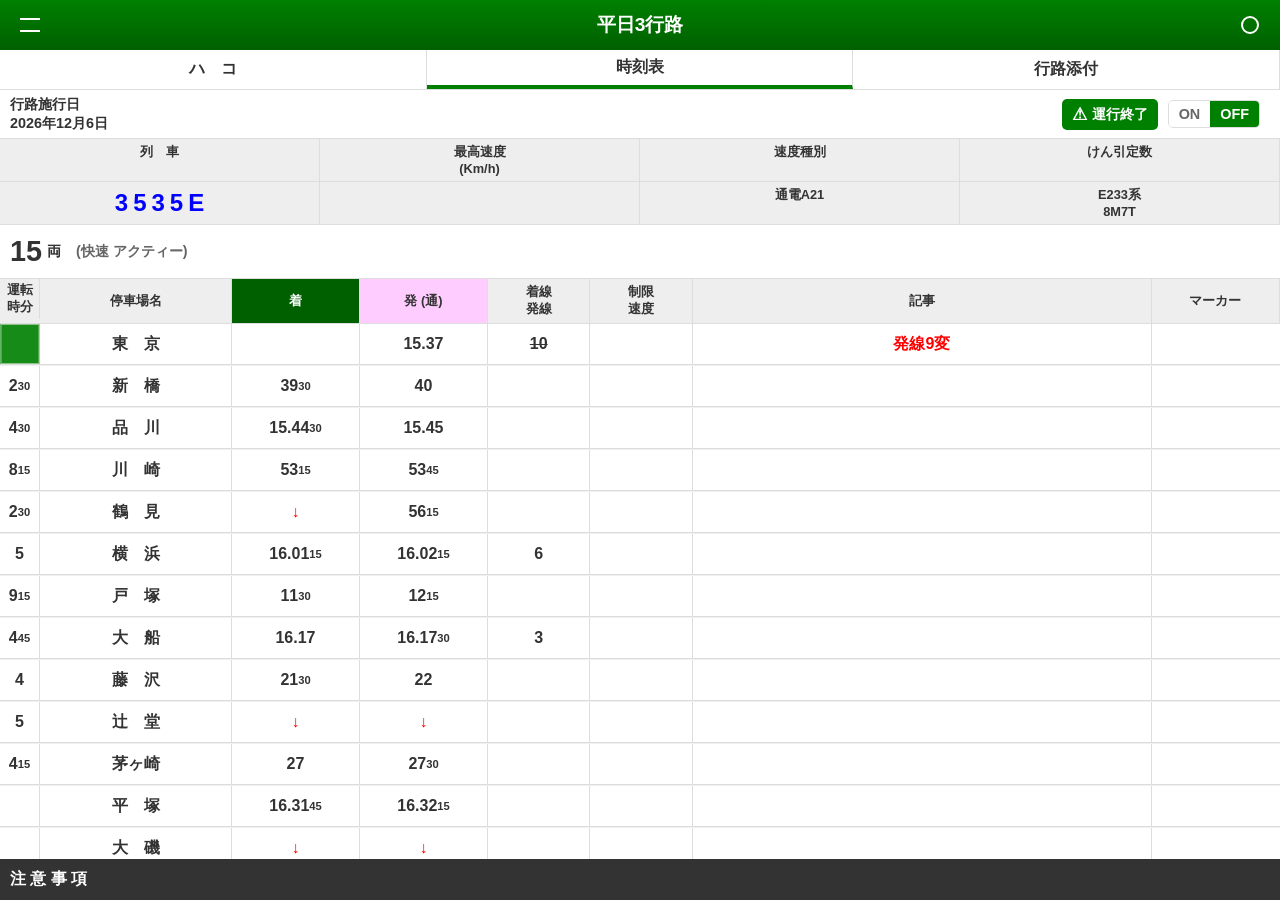
==== index.html @ 5f261838 "first commit" ====
<!DOCTYPE html>
<html lang="ja">
<head>
    <meta charset="UTF-8">
    <meta name="viewport" content="width=device-width, initial-scale=1.0">
    <title>JR東日本 運転士用時刻表</title>
    <link rel="stylesheet" href="styles.css">
</head>
<body>
    <div class="app-container">
        <!-- ヘッダー部分 -->
        <header>
            <div class="menu-button">
                <div class="hamburger-menu"></div>
            </div>
            <h1>平日3行路</h1>
            <div class="dark-mode-toggle">
                <div class="moon-icon"></div>
            </div>
        </header>

        <!-- メニュー部分 -->
        <nav class="main-nav">
            <ul>
                <li class="nav-item">ハ　コ</li>
                <li class="nav-item active">時刻表</li>
                <li class="nav-item">行路添付</li>
            </ul>
        </nav>

        <!-- 路線情報部分 -->
        <div class="route-info">
            <div class="date-info">
                <div>行路施行日</div>
                <div class="current-date">2024年8月10日</div>
            </div>
            <div class="operation-status">
                <div class="status-icon operation-ended">運行終了</div>
                <div class="location-toggle">
                    <span class="on-label">ON</span>
                    <span class="off-label active">OFF</span>
                </div>
                <div class="dropdown-arrow"></div>
            </div>
        </div>

        <!-- 列車情報ヘッダー -->
        <div class="train-info-header">
            <div class="column train-number">列　車</div>
            <div class="column max-speed">最高速度<br>(Km/h)</div>
            <div class="column speed-type">速度種別</div>
            <div class="column train-cars">けん引定数</div>
        </div>

        <!-- 列車情報値 -->
        <div class="train-info-values">
            <div class="column train-number">
                <span class="number blue">3</span>
                <span class="number blue">5</span>
                <span class="number blue">3</span>
                <span class="number blue">5</span>
                <span class="letter blue">E</span>
            </div>
            <div class="column max-speed">
                <div></div>
            </div>
            <div class="column speed-type">
                <div>通電A21</div>
            </div>
            <div class="column train-cars">
                <div>E233系</div>
                <div>8M7T</div>
            </div>
        </div>

        <div class="train-cars-count">
            <div class="count">15</div>
            <div class="unit">両</div>
            <div class="note">(快速 アクティー)</div>
            <div class="additional-info"></div>
        </div>

        <!-- 時刻表ヘッダー -->
        <div class="timetable-header">
            <div class="column operation-time">運転<br>時分</div>
            <div class="column station-name">停車場名</div>
            <div class="column arrival">着</div>
            <div class="column departure">発 (通)</div>
            <div class="column track-info">着線<br>発線</div>
            <div class="column speed-limit">制限<br>速度</div>
            <div class="column remarks">記事</div>
            <div class="column marker">マーカー</div>
        </div>

        <!-- 時刻表本体 -->
        <div class="timetable-container">
            <div class="station-row current" data-station-id="1">
                <div class="column operation-time"></div>
                <div class="column station-name">東　京</div>
                <div class="column arrival"></div>
                <div class="column departure">15.37</div>
                <div class="column track-info"><s>10</s></div>
                <div class="column speed-limit"></div>
                <div class="column remarks" id="red">発線9変</div>
                <div class="column marker"></div>
                <div class="current-location"></div>
            </div>

            <div class="station-row" data-station-id="2">
                <div class="column operation-time">2<sub>30</sub></div>
                <div class="column station-name">新　橋</div>
                <div class="column arrival">39<sub>30</sub></div>
                <div class="column departure">40</div>
                <div class="column track-info"></div>
                <div class="column speed-limit"></div>
                <div class="column remarks"></div>
                <div class="column marker"></div>
            </div>

            <div class="station-row" data-station-id="3">
                <div class="column operation-time">4<sub>30</sub></div>
                <div class="column station-name">品　川</div>
                <div class="column arrival">15.44<sub>30</sub></div>
                <div class="column departure">15.45</div>
                <div class="column track-info"></div>
                <div class="column speed-limit"></div>
                <div class="column remarks"></div>
                <div class="column marker"></div>
            </div>

            <div class="station-row" data-station-id="4">
                <div class="column operation-time">8<sub>15</sub></div>
                <div class="column station-name">川　崎</div>
                <div class="column arrival">53<sub>15</sub></div>
                <div class="column departure">53<sub>45</sub></div>
                <div class="column track-info"></div>
                <div class="column speed-limit"></div>
                <div class="column remarks"></div>
                <div class="column marker"></div>
            </div>

            <div class="station-row" data-station-id="5">
                <div class="column operation-time">2<sub>30</sub></div>
                <div class="column station-name">鶴　見</div>
                <div class="column arrival" id="tuu">↓</div>
                <div class="column departure">56<sub>15</sub></div>
                <div class="column track-info"></div>
                <div class="column speed-limit"></div>
                <div class="column remarks"></div>
                <div class="column marker"></div>
            </div>

            <div class="station-row" data-station-id="6">
                <div class="column operation-time">5</div>
                <div class="column station-name">横　浜</div>
                <div class="column arrival">16.01<sub>15</sub></div>
                <div class="column departure">16.02<sub>15</sub></div>
                <div class="column track-info">6</div>
                <div class="column speed-limit"></div>
                <div class="column remarks"></div>
                <div class="column marker"></div>
            </div>

            <div class="station-row" data-station-id="7">
                <div class="column operation-time">9<sub>15</sub></div>
                <div class="column station-name">戸　塚</div>
                <div class="column arrival">11<sub>30</sub></div>
                <div class="column departure">12<sub>15</sub></div>
                <div class="column track-info"></div>
                <div class="column speed-limit"></div>
                <div class="column remarks"></div>
                <div class="column marker"></div>
            </div>

            <div class="station-row" data-station-id="8">
                <div class="column operation-time">4<sub>45</sub></div>
                <div class="column station-name">大　船</div>
                <div class="column arrival">16.17</div>
                <div class="column departure">16.17<sub>30</sub></div>
                <div class="column track-info">3</div>
                <div class="column speed-limit"></div>
                <div class="column remarks"></div>
                <div class="column marker"></div>
            </div>

            <div class="station-row" data-station-id="9">
                <div class="column operation-time">4</div>
                <div class="column station-name">藤　沢</div>
                <div class="column arrival">21<sub>30</sub></div>
                <div class="column departure">22</div>
                <div class="column track-info"></div>
                <div class="column speed-limit"></div>
                <div class="column remarks"></div>
                <div class="column marker"></div>
            </div>

            <div class="station-row" data-station-id="10">
                <div class="column operation-time">5</div>
                <div class="column station-name">辻　堂</div>
                <div class="column arrival"  id="tuu2">↓</div>
                <div class="column departure" id="tuu3">↓</div>
                <div class="column track-info"></div>
                <div class="column speed-limit"></div>
                <div class="column remarks"></div>
                <div class="column marker"></div>
            </div>

            <div class="station-row" data-station-id="11">
                <div class="column operation-time">4<sub>15</sub></div>
                <div class="column station-name">茅ヶ崎</div>
                <div class="column arrival">27</div>
                <div class="column departure">27<sub>30</sub></div>
                <div class="column track-info"></div>
                <div class="column speed-limit"></div>
                <div class="column remarks"></div>
                <div class="column marker"></div>
            </div>

            <div class="station-row" data-station-id="12">
                <div class="column operation-time"></div>
                <div class="column station-name">平　塚</div>
                <div class="column arrival">16.31<sub>45</sub></div>
                <div class="column departure">16.32<sub>15</sub></div>
                <div class="column track-info"></div>
                <div class="column speed-limit"></div>
                <div class="column remarks"></div>
                <div class="column marker"></div>
            </div>

            <div class="station-row" data-station-id="13">
                <div class="column operation-time"></div>
                <div class="column station-name">大　磯</div>
                <div class="column arrival" id="tuu4">↓</div>
                <div class="column departure" id="tuu5">↓</div>
                <div class="column track-info"></div>
                <div class="column speed-limit"></div>
                <div class="column remarks"></div>
                <div class="column marker"></div>
            </div>

            <div class="station-row" data-station-id="14">
                <div class="column operation-time">8<sub>45</sub></div>
                <div class="column station-name">二　宮</div>
                <div class="column arrival" id="tuu6">↓</div>
                <div class="column departure" id="tuu7">↓</div>
                <div class="column track-info"></div>
                <div class="column speed-limit"></div>
                <div class="column remarks"></div>
                <div class="column marker"></div>
            </div>

            <div class="station-row" data-station-id="15">
                <div class="column operation-time"></div>
                <div class="column station-name">国府津</div>
                <div class="column arrival">16.41</div>
                <div class="column departure">16.42</div>
                <div class="column track-info">1</div>
                <div class="column speed-limit"></div>
                <div class="column remarks"></div>
                <div class="column marker"></div>
            </div>

            <div class="station-row" data-station-id="16">
                <div class="column operation-time">5</div>
                <div class="column station-name">鴨　宮</div>
                <div class="column arrival"  id="tuu8">↓</div>
                <div class="column departure" id="tuu9">↓</div>
                <div class="column track-info"></div>
                <div class="column speed-limit"></div>
                <div class="column remarks"></div>
                <div class="column marker"></div>
            </div>

            <div class="station-row" data-station-id="17">
                <div class="column operation-time">2<sub>15</sub></div>
                <div class="column station-name">小田原</div>
                <div class="column arrival">16.47</div>
                <div class="column departure">16.48</div>
                <div class="column track-info"></div>
                <div class="column speed-limit"></div>
                <div class="column remarks"></div>
                <div class="column marker"></div>
            </div>

            <div class="station-row" data-station-id="18">
                <div class="column operation-time">4<sub>15</sub></div>
                <div class="column station-name">早　川</div>
                <div class="column arrival">50<sub>15</sub></div>
                <div class="column departure">50<sub>45</sub></div>
                <div class="column track-info"></div>
                <div class="column speed-limit"></div>
                <div class="column remarks"></div>
                <div class="column marker"></div>
            </div>

            <div class="station-row" data-station-id="19">
                <div class="column operation-time">4<sub>45</sub></div>
                <div class="column station-name">根府川</div>
                <div class="column arrival">55</div>
                <div class="column departure">55<sub>30</sub></div>
                <div class="column track-info"></div>
                <div class="column speed-limit"></div>
                <div class="column remarks"></div>
                <div class="column marker"></div>
            </div>

            <div class="station-row" data-station-id="20">
                <div class="column operation-time">3<sub>15</sub></div>
                <div class="column station-name">真　鶴</div>
                <div class="column arrival">17.00<sub>15</sub></div>
                <div class="column departure">00<sub>45</sub></div>
                <div class="column track-info"></div>
                <div class="column speed-limit"></div>
                <div class="column remarks"></div>
                <div class="column marker"></div>
            </div>

            <div class="station-row" data-station-id="21">
                <div class="column operation-time">6<sub>30</sub></div>
                <div class="column station-name">湯河原</div>
                <div class="column arrival">04</div>
                <div class="column departure">04<sub>30</sub></div>
                <div class="column track-info"></div>
                <div class="column speed-limit"></div>
                <div class="column remarks"></div>
                <div class="column marker"></div>
            </div>

            <div class="station-row" data-station-id="22">
                <div class="column operation-time"></div>
                <div class="column station-name">熱　海</div>
                <div class="column arrival">17.11</div>
                <div class="column departure">====</div>
                <div class="column track-info"></div>
                <div class="column speed-limit"></div>
                <div class="column remarks">下本</div>
                <div class="column marker"></div>
            </div>
        </div>

        <!-- 現在位置表示用のオーバーレイ -->
        <div class="current-location-overlay"></div>

        <!-- 注意事項フッター -->
        <footer>
            <div class="notice-header">注 意 事 項</div>
        </footer>
    </div>
    <script src="script.js"></script>
</body>
</html>
---- styles.css ----
/* 全体のリセットとベーススタイル */
* {
    margin: 0;
    padding: 0;
    box-sizing: border-box;
    font-family: sans-serif;
}

div {
    font-weight: bold;
}
body {
    background-color: #f0f0f0;
    color: #333;
}

#red {
    color: red;
}

#tuu,#tuu2,#tuu3,#tuu4,#tuu5,#tuu6,#tuu7,#tuu8,#tuu9 {
    color: red
}
.app-container {
    max-width: 100%;
    height: 100vh;
    margin: 0 auto;
    display: flex;
    flex-direction: column;
    position: relative;
}

/* ヘッダースタイル */
header {
    display: flex;
    justify-content: space-between;
    align-items: center;
    background: linear-gradient(to bottom, #008000, #006000);
    color: white;
    padding: 10px 15px;
    height: 50px;
}

header h1 {
    font-size: 1.2rem;
    text-align: center;
    flex-grow: 1;
}

.menu-button, .dark-mode-toggle {
    width: 30px;
    height: 30px;
    display: flex;
    justify-content: center;
    align-items: center;
}

.hamburger-menu {
    width: 20px;
    height: 14px;
    position: relative;
}

.hamburger-menu::before,
.hamburger-menu::after,
.hamburger-menu div {
    content: '';
    position: absolute;
    height: 2px;
    background-color: white;
    width: 100%;
    left: 0;
}

.hamburger-menu::before {
    top: 0;
}

.hamburger-menu div {
    top: 6px;
}

.hamburger-menu::after {
    bottom: 0;
}

.moon-icon {
    width: 18px;
    height: 18px;
    border-radius: 50%;
    border: 2px solid white;
}

/* メニューナビゲーションスタイル */
.main-nav {
    background-color: white;
    height: 40px;
    border-bottom: 1px solid #ddd;
}

.main-nav ul {
    display: flex;
    list-style: none;
    height: 100%;
}

.main-nav .nav-item {
    flex: 1;
    display: flex;
    justify-content: center;
    align-items: center;
    cursor: pointer;
    position: relative;
    border-right: 1px solid #ddd;
}

.main-nav .nav-item.active {
    border-bottom: 4px solid #008000;
}

/* 路線情報スタイル */
.route-info {
    display: flex;
    justify-content: space-between;
    background-color: white;
    padding: 5px 10px;
    border-bottom: 1px solid #ddd;
    font-size: 0.9rem;
}

.date-info {
    display: flex;
    flex-direction: column;
}

.operation-status {
    display: flex;
    align-items: center;
    gap: 10px;
}

.status-icon.operation-ended {
    display: flex;
    align-items: center;
    background-color: #008000;
    color: white;
    padding: 5px 10px;
    border-radius: 5px;
}

.status-icon.operation-ended::before {
    content: "⚠";
    margin-right: 5px;
    font-size: 1.2em;
}

.location-toggle {
    display: flex;
    border: 1px solid #ddd;
    border-radius: 5px;
    overflow: hidden;
}

.location-toggle span {
    padding: 5px 10px;
}

.location-toggle .on-label {
    background-color: white;
    color: #666;
}

.location-toggle .off-label.active {
    background-color: #008000;
    color: white;
}

/* 列車情報ヘッダースタイル */
.train-info-header,
.train-info-values {
    display: flex;
    background-color: #eee;
    border-bottom: 1px solid #ddd;
}

.train-info-header .column,
.train-info-values .column {
    flex: 1;
    padding: 5px;
    text-align: center;
    border-right: 1px solid #ddd;
    font-size: 0.8rem;
}

.train-info-values .train-number {
    display: flex;
    justify-content: center;
    align-items: center;
    gap: 5px;
}

.train-number .number,
.train-number .letter {
    font-size: 1.5rem;
    font-weight: bold;
}

.train-number .blue {
    color: blue;
}

/* 車両数カウントスタイル */
.train-cars-count {
    display: flex;
    background-color: white;
    padding: 10px;
    border-bottom: 1px solid #ddd;
    align-items: center;
    font-size: 0.9rem;
}

.train-cars-count .count {
    font-size: 1.8rem;
    font-weight: bold;
    margin-right: 5px;
}

.train-cars-count .unit {
    margin-right: 15px;
}

.train-cars-count .note {
    color: #666;
    margin-right: 10px;
}

.train-cars-count .additional-info {
    color: #999;
}

/* 時刻表ヘッダースタイル */
.timetable-header {
    display: flex;
    background-color: #eee;
    border-bottom: 1px solid #ddd;
}

.timetable-header .column {
    padding: 5px;
    text-align: center;
    border-right: 1px solid #ddd;
    font-size: 0.8rem;
    display: flex;
    justify-content: center;
    align-items: center;
}

/* 運転時分を正方形に変更 */
.timetable-header .operation-time {
    width: 40px; /* 固定サイズに変更 */
    min-width: 40px;
    height: 40px; /* 高さも同じにして正方形に */
    aspect-ratio: 1; /* アスペクト比を1:1（正方形）に強制 */
}

.timetable-header .station-name {
    width: 15%;
}

.timetable-header .arrival {
    width: 10%;
    background-color: #006000;
    color: white;
}

.timetable-header .departure {
    width: 10%;
    background-color: #fcf;
}

.timetable-header .track-info {
    width: 8%;
}

.timetable-header .speed-limit {
    width: 8%;
}

.timetable-header .remarks {
    width: calc(31% - 40px + 8%); /* 運転時分のサイズ変更を調整 */
}

.timetable-header .marker {
    width: 10%;
}

/* 時刻表本体スタイル */
.timetable-container {
    flex: 1;
    overflow-y: auto;
    position: relative;
}

.station-row {
    display: flex;
    border-bottom: 1px solid #ddd;
    background-color: white;
    position: relative;
    margin-bottom: 1px;
    overflow: hidden;
}

/* 運転時分の列を正方形に変更 */
.station-row .operation-time {
    width: 40px; /* 固定サイズに変更 */
    min-width: 40px;
    height: 40px; /* 高さも同じにして正方形に */
    aspect-ratio: 1; /* アスペクト比を1:1（正方形）に強制 */
    position: relative;
    padding: 0; /* パディングを削除して正確な正方形に */
    display: flex;
    justify-content: center;
    align-items: center;
    border-right: 1px solid #ddd; /* 縦線の追加 */
    text-align: center; /* テキスト中央寄せ */
}

.station-row .station-name {
    width: 15%;
    display: flex;
    justify-content: center;
    align-items: center;
    border-right: 1px solid #ddd; /* 縦線の追加 */
    text-align: center; /* テキスト中央寄せ */
    padding: 0 5px; /* 左右の余白を追加 */
}

.station-row .arrival {
    width: 10%;
    display: flex;
    justify-content: center;
    align-items: center;
    border-right: 1px solid #ddd; /* 縦線の追加 */
    text-align: center; /* テキスト中央寄せ */
}

.station-row .departure {
    width: 10%;
    display: flex;
    justify-content: center;
    align-items: center;
    border-right: 1px solid #ddd; /* 縦線の追加 */
    text-align: center; /* テキスト中央寄せ */
}

.station-row .track-info {
    width: 8%;
    display: flex;
    justify-content: center;
    align-items: center;
    border-right: 1px solid #ddd; /* 縦線の追加 */
    text-align: center; /* テキスト中央寄せ */
}

.station-row .speed-limit {
    width: 8%;
    display: flex;
    justify-content: center;
    align-items: center;
    border-right: 1px solid #ddd; /* 縦線の追加 */
    text-align: center; /* テキスト中央寄せ */
}

.station-row .remarks {
    width: calc(31% - 40px + 8%); /* 運転時分のサイズ変更を調整 */
    display: flex;
    justify-content: center;
    align-items: center;
    border-right: 1px solid #ddd; /* 縦線の追加 */
    text-align: center; /* テキスト中央寄せ */
    padding: 0 5px; /* 左右の余白を追加 */
}

.station-row .marker {
    width: 10%;
    display: flex;
    justify-content: center;
    align-items: center;
    text-align: center; /* テキスト中央寄せ */
}

/* 通過した駅のスタイル - 上にスライドしながら消えるアニメーションに変更 */
@keyframes slideUp {
    0% {
        transform: translateY(0);
        opacity: 1;
        max-height: 100%;
    }
    80% {
        transform: translateY(-20px);
        opacity: 0;
        max-height: 100%;
    }
    100% {
        transform: translateY(-20px);
        opacity: 0;
        max-height: 0;
        padding: 0;
        margin: 0;
        border: none;
    }
}

.station-row.passed {
    animation: slideUp 1.5s ease-out forwards; /* これをJavaScriptのANIMATION_DURATIONと合わせる */
    overflow: hidden;
    transform-origin: top center;
    position: relative;
    z-index: 1;
}

/* 現在位置のスタイル */
.current-location {
    position: absolute;
    top: 0;
    left: 0;
    width: 100%;
    height: 100%;
    z-index: 1;
}

/* 現在位置アニメーション用のオーバーレイ */
.current-location-overlay {
    position: absolute;
    width: 100%;
    pointer-events: none;
    z-index: 10;
}

/* 駅での現在位置表示 - 緑色に変更 */
.current-operation-time {
    background-color: rgba(0, 128, 0, 0.7); /* 赤から緑に変更 */
    width: 100%;
    height: 100%;
    position: absolute;
    top: 0;
    left: 0;
}

/* 運転時分の正方形表示 - 駅にいる時用 */
.operation-time-square {
    width: 100%;
    height: 100%;
    background-color: rgba(0, 128, 0, 0.7); /* 赤から緑に変更 */
    position: absolute;
    top: 50%;
    left: 50%;
    transform: translate(-50%, -50%);
    box-sizing: border-box;
    border: 1px solid rgba(255, 255, 255, 0.5); /* 境界線を追加して視認性を向上 */
}

/* 駅間の現在位置表示 - 緑色の正方形に変更 */
.between-stations-marker {
    width: 36px; /* 運転時分の正方形と同じサイズに統一 */
    height: 36px; /* 運転時分の正方形と同じサイズに統一 */
    background-color: #008000; /* 緑色 */
    position: absolute;
    left: 2px; /* 左端に配置 */
    transform: translateY(-50%);
    z-index: 6; /* 横棒より上に表示 */
    pointer-events: none; /* クリックイベントを通過させる */
    box-sizing: border-box;
    border: 1px solid rgba(255, 255, 255, 0.5); /* 境界線を追加して視認性を向上 */
}

/* 駅間の横棒スタイル - 緑色に変更 */
.station-bar {
    background-color: rgba(0, 128, 0, 0.7); /* 緑色 */
    position: absolute;
    height: 4px; /* 細くする */
    left: 0;
    right: 0;
    z-index: 5; /* 必ず表示されるようz-indexを設定 */
    width: 100%; /* 明示的に幅を指定 */
    pointer-events: none; /* クリックイベントを通過させる */
}

/* サブスクリプトスタイル（時刻の秒数） */
sub {
    vertical-align: sub;
    font-size: 0.7em;
}

/* フッタースタイル */
footer {
    background-color: #333;
    color: white;
    padding: 10px;
    text-align: left;
    font-size: 1rem;
}

.notice-header {
    font-weight: bold;
}
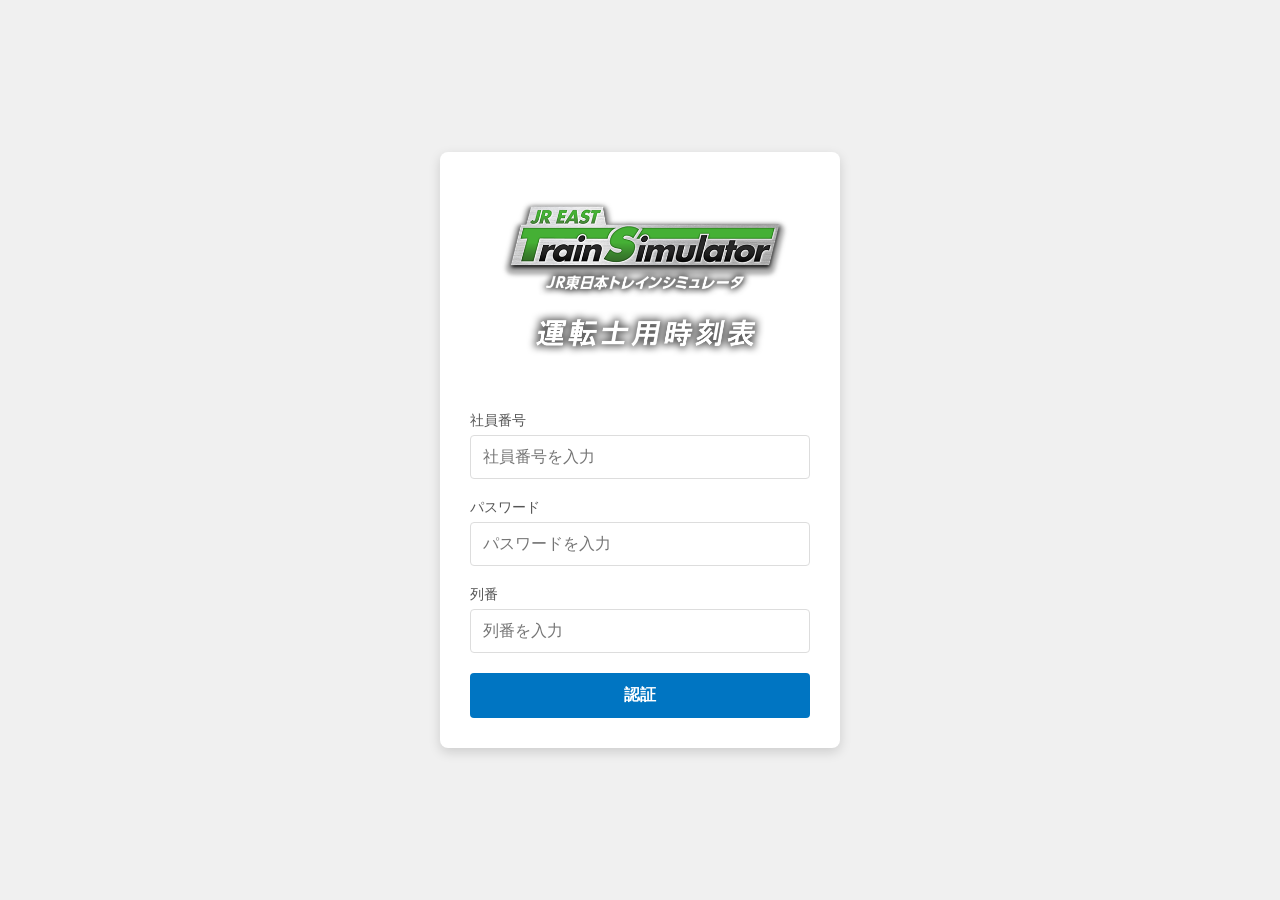
==== commit ecbf5bfa: "Refactor code structure for improved readability and maintainability" ====
--- a/index.html
+++ b/index.html
@@ -1,352 +1,418 @@
 <!DOCTYPE html>
 <html lang="ja">
-<head>
-    <meta charset="UTF-8">
-    <meta name="viewport" content="width=device-width, initial-scale=1.0">
+  <head>
+    <meta charset="UTF-8" />
+    <meta name="viewport" content="width=device-width, initial-scale=1.0" />
     <title>JR東日本 運転士用時刻表</title>
-    <link rel="stylesheet" href="styles.css">
-</head>
-<body>
+    <link rel="stylesheet" href="styles.css" />
+    <style>
+      /* 認証成功通知のスタイル */
+      .auth-success-notification {
+        position: fixed;
+        top: -60px; /* 初期位置（画面外） */
+        left: 0;
+        width: 100%;
+        background-color: rgba(0, 117, 194, 0.9);
+        color: white;
+        text-align: center;
+        padding: 15px;
+        font-size: 18px;
+        font-weight: bold;
+        z-index: 1000;
+        opacity: 0;
+        transition: top 0.5s ease, opacity 0.5s ease;
+        box-shadow: 0 2px 10px rgba(0, 0, 0, 0.2);
+      }
+      
+      .auth-success-notification.show {
+        top: 0;
+        opacity: 1;
+      }
+    </style>
+    <script>
+      // ログイン状態チェック
+      document.addEventListener("DOMContentLoaded", function () {
+        const isLoggedIn = localStorage.getItem("isLoggedIn");
+        if (!isLoggedIn || isLoggedIn !== "true") {
+          // 未ログインの場合、ログインページへリダイレクト
+          window.location.href = "login.html";
+        } else {
+          // 認証成功フラグのチェック
+          const authSuccess = localStorage.getItem("authSuccess");
+          if (authSuccess === "true") {
+            // 認証成功通知を表示
+            showAuthSuccessNotification();
+            // フラグをクリア（次回リロード時に表示されないように）
+            localStorage.removeItem("authSuccess");
+          }
+        }
+      });
+
+      // 認証成功通知を表示する関数
+      function showAuthSuccessNotification() {
+        // 通知要素を作成
+        const notification = document.createElement("div");
+        notification.className = "auth-success-notification";
+        notification.textContent = "認証が成功しました";
+        document.body.appendChild(notification);
+        
+        // 少し遅延させて表示（DOMに追加後にトランジションを適用するため）
+        setTimeout(() => {
+          notification.classList.add("show");
+          
+          // 2秒後に非表示
+          setTimeout(() => {
+            notification.classList.remove("show");
+            
+            // トランジション完了後に要素を削除
+            setTimeout(() => {
+              document.body.removeChild(notification);
+            }, 600);
+          }, 2000);
+        }, 100);
+      }
+    </script>
+  </head>
+  <body>
     <div class="app-container">
-        <!-- ヘッダー部分 -->
-        <header>
-            <div class="menu-button">
-                <div class="hamburger-menu"></div>
-            </div>
-            <h1>平日3行路</h1>
-            <div class="dark-mode-toggle">
-                <div class="moon-icon"></div>
-            </div>
-        </header>
-
-        <!-- メニュー部分 -->
-        <nav class="main-nav">
-            <ul>
-                <li class="nav-item">ハ　コ</li>
-                <li class="nav-item active">時刻表</li>
-                <li class="nav-item">行路添付</li>
-            </ul>
-        </nav>
-
-        <!-- 路線情報部分 -->
-        <div class="route-info">
-            <div class="date-info">
-                <div>行路施行日</div>
-                <div class="current-date">2024年8月10日</div>
-            </div>
-            <div class="operation-status">
-                <div class="status-icon operation-ended">運行終了</div>
-                <div class="location-toggle">
-                    <span class="on-label">ON</span>
-                    <span class="off-label active">OFF</span>
-                </div>
-                <div class="dropdown-arrow"></div>
-            </div>
-        </div>
-
-        <!-- 列車情報ヘッダー -->
-        <div class="train-info-header">
-            <div class="column train-number">列　車</div>
-            <div class="column max-speed">最高速度<br>(Km/h)</div>
-            <div class="column speed-type">速度種別</div>
-            <div class="column train-cars">けん引定数</div>
-        </div>
-
-        <!-- 列車情報値 -->
-        <div class="train-info-values">
-            <div class="column train-number">
-                <span class="number blue">3</span>
-                <span class="number blue">5</span>
-                <span class="number blue">3</span>
-                <span class="number blue">5</span>
-                <span class="letter blue">E</span>
-            </div>
-            <div class="column max-speed">
-                <div></div>
-            </div>
-            <div class="column speed-type">
-                <div>通電A21</div>
-            </div>
-            <div class="column train-cars">
-                <div>E233系</div>
-                <div>8M7T</div>
-            </div>
-        </div>
-
-        <div class="train-cars-count">
-            <div class="count">15</div>
-            <div class="unit">両</div>
-            <div class="note">(快速 アクティー)</div>
-            <div class="additional-info"></div>
-        </div>
-
-        <!-- 時刻表ヘッダー -->
-        <div class="timetable-header">
-            <div class="column operation-time">運転<br>時分</div>
-            <div class="column station-name">停車場名</div>
-            <div class="column arrival">着</div>
-            <div class="column departure">発 (通)</div>
-            <div class="column track-info">着線<br>発線</div>
-            <div class="column speed-limit">制限<br>速度</div>
-            <div class="column remarks">記事</div>
-            <div class="column marker">マーカー</div>
-        </div>
-
-        <!-- 時刻表本体 -->
-        <div class="timetable-container">
-            <div class="station-row current" data-station-id="1">
-                <div class="column operation-time"></div>
-                <div class="column station-name">東　京</div>
-                <div class="column arrival"></div>
-                <div class="column departure">15.37</div>
-                <div class="column track-info"><s>10</s></div>
-                <div class="column speed-limit"></div>
-                <div class="column remarks" id="red">発線9変</div>
-                <div class="column marker"></div>
-                <div class="current-location"></div>
-            </div>
-
-            <div class="station-row" data-station-id="2">
-                <div class="column operation-time">2<sub>30</sub></div>
-                <div class="column station-name">新　橋</div>
-                <div class="column arrival">39<sub>30</sub></div>
-                <div class="column departure">40</div>
-                <div class="column track-info"></div>
-                <div class="column speed-limit"></div>
-                <div class="column remarks"></div>
-                <div class="column marker"></div>
-            </div>
-
-            <div class="station-row" data-station-id="3">
-                <div class="column operation-time">4<sub>30</sub></div>
-                <div class="column station-name">品　川</div>
-                <div class="column arrival">15.44<sub>30</sub></div>
-                <div class="column departure">15.45</div>
-                <div class="column track-info"></div>
-                <div class="column speed-limit"></div>
-                <div class="column remarks"></div>
-                <div class="column marker"></div>
-            </div>
-
-            <div class="station-row" data-station-id="4">
-                <div class="column operation-time">8<sub>15</sub></div>
-                <div class="column station-name">川　崎</div>
-                <div class="column arrival">53<sub>15</sub></div>
-                <div class="column departure">53<sub>45</sub></div>
-                <div class="column track-info"></div>
-                <div class="column speed-limit"></div>
-                <div class="column remarks"></div>
-                <div class="column marker"></div>
-            </div>
-
-            <div class="station-row" data-station-id="5">
-                <div class="column operation-time">2<sub>30</sub></div>
-                <div class="column station-name">鶴　見</div>
-                <div class="column arrival" id="tuu">↓</div>
-                <div class="column departure">56<sub>15</sub></div>
-                <div class="column track-info"></div>
-                <div class="column speed-limit"></div>
-                <div class="column remarks"></div>
-                <div class="column marker"></div>
-            </div>
-
-            <div class="station-row" data-station-id="6">
-                <div class="column operation-time">5</div>
-                <div class="column station-name">横　浜</div>
-                <div class="column arrival">16.01<sub>15</sub></div>
-                <div class="column departure">16.02<sub>15</sub></div>
-                <div class="column track-info">6</div>
-                <div class="column speed-limit"></div>
-                <div class="column remarks"></div>
-                <div class="column marker"></div>
-            </div>
-
-            <div class="station-row" data-station-id="7">
-                <div class="column operation-time">9<sub>15</sub></div>
-                <div class="column station-name">戸　塚</div>
-                <div class="column arrival">11<sub>30</sub></div>
-                <div class="column departure">12<sub>15</sub></div>
-                <div class="column track-info"></div>
-                <div class="column speed-limit"></div>
-                <div class="column remarks"></div>
-                <div class="column marker"></div>
-            </div>
-
-            <div class="station-row" data-station-id="8">
-                <div class="column operation-time">4<sub>45</sub></div>
-                <div class="column station-name">大　船</div>
-                <div class="column arrival">16.17</div>
-                <div class="column departure">16.17<sub>30</sub></div>
-                <div class="column track-info">3</div>
-                <div class="column speed-limit"></div>
-                <div class="column remarks"></div>
-                <div class="column marker"></div>
-            </div>
-
-            <div class="station-row" data-station-id="9">
-                <div class="column operation-time">4</div>
-                <div class="column station-name">藤　沢</div>
-                <div class="column arrival">21<sub>30</sub></div>
-                <div class="column departure">22</div>
-                <div class="column track-info"></div>
-                <div class="column speed-limit"></div>
-                <div class="column remarks"></div>
-                <div class="column marker"></div>
-            </div>
-
-            <div class="station-row" data-station-id="10">
-                <div class="column operation-time">5</div>
-                <div class="column station-name">辻　堂</div>
-                <div class="column arrival"  id="tuu2">↓</div>
-                <div class="column departure" id="tuu3">↓</div>
-                <div class="column track-info"></div>
-                <div class="column speed-limit"></div>
-                <div class="column remarks"></div>
-                <div class="column marker"></div>
-            </div>
-
-            <div class="station-row" data-station-id="11">
-                <div class="column operation-time">4<sub>15</sub></div>
-                <div class="column station-name">茅ヶ崎</div>
-                <div class="column arrival">27</div>
-                <div class="column departure">27<sub>30</sub></div>
-                <div class="column track-info"></div>
-                <div class="column speed-limit"></div>
-                <div class="column remarks"></div>
-                <div class="column marker"></div>
-            </div>
-
-            <div class="station-row" data-station-id="12">
-                <div class="column operation-time"></div>
-                <div class="column station-name">平　塚</div>
-                <div class="column arrival">16.31<sub>45</sub></div>
-                <div class="column departure">16.32<sub>15</sub></div>
-                <div class="column track-info"></div>
-                <div class="column speed-limit"></div>
-                <div class="column remarks"></div>
-                <div class="column marker"></div>
-            </div>
-
-            <div class="station-row" data-station-id="13">
-                <div class="column operation-time"></div>
-                <div class="column station-name">大　磯</div>
-                <div class="column arrival" id="tuu4">↓</div>
-                <div class="column departure" id="tuu5">↓</div>
-                <div class="column track-info"></div>
-                <div class="column speed-limit"></div>
-                <div class="column remarks"></div>
-                <div class="column marker"></div>
-            </div>
-
-            <div class="station-row" data-station-id="14">
-                <div class="column operation-time">8<sub>45</sub></div>
-                <div class="column station-name">二　宮</div>
-                <div class="column arrival" id="tuu6">↓</div>
-                <div class="column departure" id="tuu7">↓</div>
-                <div class="column track-info"></div>
-                <div class="column speed-limit"></div>
-                <div class="column remarks"></div>
-                <div class="column marker"></div>
-            </div>
-
-            <div class="station-row" data-station-id="15">
-                <div class="column operation-time"></div>
-                <div class="column station-name">国府津</div>
-                <div class="column arrival">16.41</div>
-                <div class="column departure">16.42</div>
-                <div class="column track-info">1</div>
-                <div class="column speed-limit"></div>
-                <div class="column remarks"></div>
-                <div class="column marker"></div>
-            </div>
-
-            <div class="station-row" data-station-id="16">
-                <div class="column operation-time">5</div>
-                <div class="column station-name">鴨　宮</div>
-                <div class="column arrival"  id="tuu8">↓</div>
-                <div class="column departure" id="tuu9">↓</div>
-                <div class="column track-info"></div>
-                <div class="column speed-limit"></div>
-                <div class="column remarks"></div>
-                <div class="column marker"></div>
-            </div>
-
-            <div class="station-row" data-station-id="17">
-                <div class="column operation-time">2<sub>15</sub></div>
-                <div class="column station-name">小田原</div>
-                <div class="column arrival">16.47</div>
-                <div class="column departure">16.48</div>
-                <div class="column track-info"></div>
-                <div class="column speed-limit"></div>
-                <div class="column remarks"></div>
-                <div class="column marker"></div>
-            </div>
-
-            <div class="station-row" data-station-id="18">
-                <div class="column operation-time">4<sub>15</sub></div>
-                <div class="column station-name">早　川</div>
-                <div class="column arrival">50<sub>15</sub></div>
-                <div class="column departure">50<sub>45</sub></div>
-                <div class="column track-info"></div>
-                <div class="column speed-limit"></div>
-                <div class="column remarks"></div>
-                <div class="column marker"></div>
-            </div>
-
-            <div class="station-row" data-station-id="19">
-                <div class="column operation-time">4<sub>45</sub></div>
-                <div class="column station-name">根府川</div>
-                <div class="column arrival">55</div>
-                <div class="column departure">55<sub>30</sub></div>
-                <div class="column track-info"></div>
-                <div class="column speed-limit"></div>
-                <div class="column remarks"></div>
-                <div class="column marker"></div>
-            </div>
-
-            <div class="station-row" data-station-id="20">
-                <div class="column operation-time">3<sub>15</sub></div>
-                <div class="column station-name">真　鶴</div>
-                <div class="column arrival">17.00<sub>15</sub></div>
-                <div class="column departure">00<sub>45</sub></div>
-                <div class="column track-info"></div>
-                <div class="column speed-limit"></div>
-                <div class="column remarks"></div>
-                <div class="column marker"></div>
-            </div>
-
-            <div class="station-row" data-station-id="21">
-                <div class="column operation-time">6<sub>30</sub></div>
-                <div class="column station-name">湯河原</div>
-                <div class="column arrival">04</div>
-                <div class="column departure">04<sub>30</sub></div>
-                <div class="column track-info"></div>
-                <div class="column speed-limit"></div>
-                <div class="column remarks"></div>
-                <div class="column marker"></div>
-            </div>
-
-            <div class="station-row" data-station-id="22">
-                <div class="column operation-time"></div>
-                <div class="column station-name">熱　海</div>
-                <div class="column arrival">17.11</div>
-                <div class="column departure">====</div>
-                <div class="column track-info"></div>
-                <div class="column speed-limit"></div>
-                <div class="column remarks">下本</div>
-                <div class="column marker"></div>
-            </div>
-        </div>
-
-        <!-- 現在位置表示用のオーバーレイ -->
-        <div class="current-location-overlay"></div>
-
-        <!-- 注意事項フッター -->
-        <footer>
-            <div class="notice-header">注 意 事 項</div>
-        </footer>
+      <!-- ヘッダー部分 -->
+      <header>
+        <div class="menu-button">
+          <div class="hamburger-menu"></div>
+        </div>
+        <h1>平日3行路</h1>
+        <div class="dark-mode-toggle">
+          <div class="moon-icon"></div>
+        </div>
+      </header>
+
+      <!-- メニュー部分 -->
+      <nav class="main-nav">
+        <ul>
+          <li class="nav-item">ハ　コ</li>
+          <li class="nav-item active">時刻表</li>
+          <li class="nav-item">行路添付</li>
+        </ul>
+      </nav>
+
+      <!-- 路線情報部分 -->
+      <div class="route-info">
+        <div class="date-info">
+          <div>行路施行日</div>
+          <div class="current-date">2024年8月10日</div>
+        </div>
+        <div class="operation-status">
+          <div class="status-icon operation-ended">運行終了</div>
+          <div class="location-toggle">
+            <span class="on-label">ON</span>
+            <span class="off-label active">OFF</span>
+          </div>
+          <div class="dropdown-arrow"></div>
+        </div>
+      </div>
+
+      <!-- 列車情報ヘッダー -->
+      <div class="train-info-header">
+        <div class="column train-number">列　車</div>
+        <div class="column max-speed">最高速度<br />(Km/h)</div>
+        <div class="column speed-type">速度種別</div>
+        <div class="column train-cars">けん引定数</div>
+      </div>
+
+      <!-- 列車情報値 -->
+      <div class="train-info-values">
+        <div class="column train-number">
+          <span class="number blue">3</span>
+          <span class="number blue">5</span>
+          <span class="number blue">3</span>
+          <span class="number blue">5</span>
+          <span class="letter blue">E</span>
+        </div>
+        <div class="column max-speed">
+          <div></div>
+        </div>
+        <div class="column speed-type">
+          <div>通電A21</div>
+        </div>
+        <div class="column train-cars">
+          <div>E233系</div>
+          <div>8M7T</div>
+        </div>
+      </div>
+
+      <div class="train-cars-count">
+        <div class="count">15</div>
+        <div class="unit">両</div>
+        <div class="note">(快速 アクティー)</div>
+        <div class="additional-info"></div>
+      </div>
+
+      <!-- 時刻表ヘッダー -->
+      <div class="timetable-header">
+        <div class="column operation-time">運転<br />時分</div>
+        <div class="column station-name">停車場名</div>
+        <div class="column arrival">着</div>
+        <div class="column departure">発 (通)</div>
+        <div class="column track-info">着線<br />発線</div>
+        <div class="column speed-limit">制限<br />速度</div>
+        <div class="column remarks">記事</div>
+        <div class="column marker">マーカー</div>
+      </div>
+
+      <!-- 時刻表本体 -->
+      <div class="timetable-container">
+        <div class="station-row current" data-station-id="1">
+          <div class="column operation-time"></div>
+          <div class="column station-name">東　京</div>
+          <div class="column arrival"></div>
+          <div class="column departure">15.37</div>
+          <div class="column track-info"><s>10</s></div>
+          <div class="column speed-limit"></div>
+          <div class="column remarks" id="red">発線9変</div>
+          <div class="column marker"></div>
+          <div class="current-location"></div>
+        </div>
+
+        <div class="station-row" data-station-id="2">
+          <div class="column operation-time">2<sub>30</sub></div>
+          <div class="column station-name">新　橋</div>
+          <div class="column arrival">39<sub>30</sub></div>
+          <div class="column departure">40</div>
+          <div class="column track-info"></div>
+          <div class="column speed-limit"></div>
+          <div class="column remarks"></div>
+          <div class="column marker"></div>
+        </div>
+
+        <div class="station-row" data-station-id="3">
+          <div class="column operation-time">4<sub>30</sub></div>
+          <div class="column station-name">品　川</div>
+          <div class="column arrival">15.44<sub>30</sub></div>
+          <div class="column departure">15.45</div>
+          <div class="column track-info"></div>
+          <div class="column speed-limit"></div>
+          <div class="column remarks"></div>
+          <div class="column marker"></div>
+        </div>
+
+        <div class="station-row" data-station-id="4">
+          <div class="column operation-time">8<sub>15</sub></div>
+          <div class="column station-name">川　崎</div>
+          <div class="column arrival">53<sub>15</sub></div>
+          <div class="column departure">53<sub>45</sub></div>
+          <div class="column track-info"></div>
+          <div class="column speed-limit"></div>
+          <div class="column remarks"></div>
+          <div class="column marker"></div>
+        </div>
+
+        <div class="station-row" data-station-id="5">
+          <div class="column operation-time">2<sub>30</sub></div>
+          <div class="column station-name">鶴　見</div>
+          <div class="column arrival" id="tuu">↓</div>
+          <div class="column departure">56<sub>15</sub></div>
+          <div class="column track-info"></div>
+          <div class="column speed-limit"></div>
+          <div class="column remarks"></div>
+          <div class="column marker"></div>
+        </div>
+
+        <div class="station-row" data-station-id="6">
+          <div class="column operation-time">5</div>
+          <div class="column station-name">横　浜</div>
+          <div class="column arrival">16.01<sub>15</sub></div>
+          <div class="column departure">16.02<sub>15</sub></div>
+          <div class="column track-info">6</div>
+          <div class="column speed-limit"></div>
+          <div class="column remarks"></div>
+          <div class="column marker"></div>
+        </div>
+
+        <div class="station-row" data-station-id="7">
+          <div class="column operation-time">9<sub>15</sub></div>
+          <div class="column station-name">戸　塚</div>
+          <div class="column arrival">11<sub>30</sub></div>
+          <div class="column departure">12<sub>15</sub></div>
+          <div class="column track-info"></div>
+          <div class="column speed-limit"></div>
+          <div class="column remarks"></div>
+          <div class="column marker"></div>
+        </div>
+
+        <div class="station-row" data-station-id="8">
+          <div class="column operation-time">4<sub>45</sub></div>
+          <div class="column station-name">大　船</div>
+          <div class="column arrival">16.17</div>
+          <div class="column departure">16.17<sub>30</sub></div>
+          <div class="column track-info">3</div>
+          <div class="column speed-limit"></div>
+          <div class="column remarks"></div>
+          <div class="column marker"></div>
+        </div>
+
+        <div class="station-row" data-station-id="9">
+          <div class="column operation-time">4</div>
+          <div class="column station-name">藤　沢</div>
+          <div class="column arrival">21<sub>30</sub></div>
+          <div class="column departure">22</div>
+          <div class="column track-info"></div>
+          <div class="column speed-limit"></div>
+          <div class="column remarks"></div>
+          <div class="column marker"></div>
+        </div>
+
+        <div class="station-row" data-station-id="10">
+          <div class="column operation-time">5</div>
+          <div class="column station-name">辻　堂</div>
+          <div class="column arrival" id="tuu2">↓</div>
+          <div class="column departure" id="tuu3">↓</div>
+          <div class="column track-info"></div>
+          <div class="column speed-limit"></div>
+          <div class="column remarks"></div>
+          <div class="column marker"></div>
+        </div>
+
+        <div class="station-row" data-station-id="11">
+          <div class="column operation-time">4<sub>15</sub></div>
+          <div class="column station-name">茅ヶ崎</div>
+          <div class="column arrival">27</div>
+          <div class="column departure">27<sub>30</sub></div>
+          <div class="column track-info"></div>
+          <div class="column speed-limit"></div>
+          <div class="column remarks"></div>
+          <div class="column marker"></div>
+        </div>
+
+        <div class="station-row" data-station-id="12">
+          <div class="column operation-time"></div>
+          <div class="column station-name">平　塚</div>
+          <div class="column arrival">16.31<sub>45</sub></div>
+          <div class="column departure">16.32<sub>15</sub></div>
+          <div class="column track-info"></div>
+          <div class="column speed-limit"></div>
+          <div class="column remarks"></div>
+          <div class="column marker"></div>
+        </div>
+
+        <div class="station-row" data-station-id="13">
+          <div class="column operation-time"></div>
+          <div class="column station-name">大　磯</div>
+          <div class="column arrival" id="tuu4">↓</div>
+          <div class="column departure" id="tuu5">↓</div>
+          <div class="column track-info"></div>
+          <div class="column speed-limit"></div>
+          <div class="column remarks"></div>
+          <div class="column marker"></div>
+        </div>
+
+        <div class="station-row" data-station-id="14">
+          <div class="column operation-time">8<sub>45</sub></div>
+          <div class="column station-name">二　宮</div>
+          <div class="column arrival" id="tuu6">↓</div>
+          <div class="column departure" id="tuu7">↓</div>
+          <div class="column track-info"></div>
+          <div class="column speed-limit"></div>
+          <div class="column remarks"></div>
+          <div class="column marker"></div>
+        </div>
+
+        <div class="station-row" data-station-id="15">
+          <div class="column operation-time"></div>
+          <div class="column station-name">国府津</div>
+          <div class="column arrival">16.41</div>
+          <div class="column departure">16.42</div>
+          <div class="column track-info">1</div>
+          <div class="column speed-limit"></div>
+          <div class="column remarks"></div>
+          <div class="column marker"></div>
+        </div>
+
+        <div class="station-row" data-station-id="16">
+          <div class="column operation-time">5</div>
+          <div class="column station-name">鴨　宮</div>
+          <div class="column arrival" id="tuu8">↓</div>
+          <div class="column departure" id="tuu9">↓</div>
+          <div class="column track-info"></div>
+          <div class="column speed-limit"></div>
+          <div class="column remarks"></div>
+          <div class="column marker"></div>
+        </div>
+
+        <div class="station-row" data-station-id="17">
+          <div class="column operation-time">2<sub>15</sub></div>
+          <div class="column station-name">小田原</div>
+          <div class="column arrival">16.47</div>
+          <div class="column departure">16.48</div>
+          <div class="column track-info"></div>
+          <div class="column speed-limit"></div>
+          <div class="column remarks"></div>
+          <div class="column marker"></div>
+        </div>
+
+        <div class="station-row" data-station-id="18">
+          <div class="column operation-time">4<sub>15</sub></div>
+          <div class="column station-name">早　川</div>
+          <div class="column arrival">50<sub>15</sub></div>
+          <div class="column departure">50<sub>45</sub></div>
+          <div class="column track-info"></div>
+          <div class="column speed-limit"></div>
+          <div class="column remarks"></div>
+          <div class="column marker"></div>
+        </div>
+
+        <div class="station-row" data-station-id="19">
+          <div class="column operation-time">4<sub>45</sub></div>
+          <div class="column station-name">根府川</div>
+          <div class="column arrival">55</div>
+          <div class="column departure">55<sub>30</sub></div>
+          <div class="column track-info"></div>
+          <div class="column speed-limit"></div>
+          <div class="column remarks"></div>
+          <div class="column marker"></div>
+        </div>
+
+        <div class="station-row" data-station-id="20">
+          <div class="column operation-time">3<sub>15</sub></div>
+          <div class="column station-name">真　鶴</div>
+          <div class="column arrival">17.00<sub>15</sub></div>
+          <div class="column departure">00<sub>45</sub></div>
+          <div class="column track-info"></div>
+          <div class="column speed-limit"></div>
+          <div class="column remarks"></div>
+          <div class="column marker"></div>
+        </div>
+
+        <div class="station-row" data-station-id="21">
+          <div class="column operation-time">6<sub>30</sub></div>
+          <div class="column station-name">湯河原</div>
+          <div class="column arrival">04</div>
+          <div class="column departure">04<sub>30</sub></div>
+          <div class="column track-info"></div>
+          <div class="column speed-limit"></div>
+          <div class="column remarks"></div>
+          <div class="column marker"></div>
+        </div>
+
+        <div class="station-row" data-station-id="22">
+          <div class="column operation-time"></div>
+          <div class="column station-name">熱　海</div>
+          <div class="column arrival">17.11</div>
+          <div class="column departure">====</div>
+          <div class="column track-info"></div>
+          <div class="column speed-limit"></div>
+          <div class="column remarks">下本</div>
+          <div class="column marker"></div>
+        </div>
+      </div>
+
+      <!-- 現在位置表示用のオーバーレイ -->
+      <div class="current-location-overlay"></div>
+
+      <!-- 注意事項フッター -->
+      <footer>
+        <div class="notice-header">注 意 事 項</div>
+      </footer>
     </div>
     <script src="script.js"></script>
-</body>
+  </body>
 </html>
-
--- a/styles.css
+++ b/styles.css
@@ -505,3 +505,63 @@
     font-weight: bold;
 }
 
+/* ダイアログのスタイル */
+.dialog-overlay {
+    position: fixed;
+    top: 0;
+    left: 0;
+    width: 100%;
+    height: 100%;
+    background-color: rgba(0, 0, 0, 0.5);
+    display: flex;
+    justify-content: center;
+    align-items: center;
+    z-index: 1000;
+}
+
+.dialog-box {
+    background-color: white;
+    border-radius: 8px;
+    padding: 20px;
+    box-shadow: 0 4px 8px rgba(0, 0, 0, 0.2);
+    max-width: 80%;
+    width: 400px;
+}
+
+.dialog-content h3 {
+    margin-top: 0;
+    margin-bottom: 20px;
+    text-align: center;
+    font-size: 20px;
+}
+
+.dialog-buttons {
+    display: flex;
+    justify-content: center;
+    gap: 20px;
+    margin-top: 20px;
+}
+
+.btn {
+    padding: 8px 20px;
+    border-radius: 4px;
+    border: none;
+    cursor: pointer;
+    font-size: 16px;
+    font-weight: bold;
+}
+
+.btn-yes {
+    background-color: #4CAF50;
+    color: white;
+}
+
+.btn-no {
+    background-color: #f44336;
+    color: white;
+}
+
+.btn:hover {
+    opacity: 0.9;
+}
+
